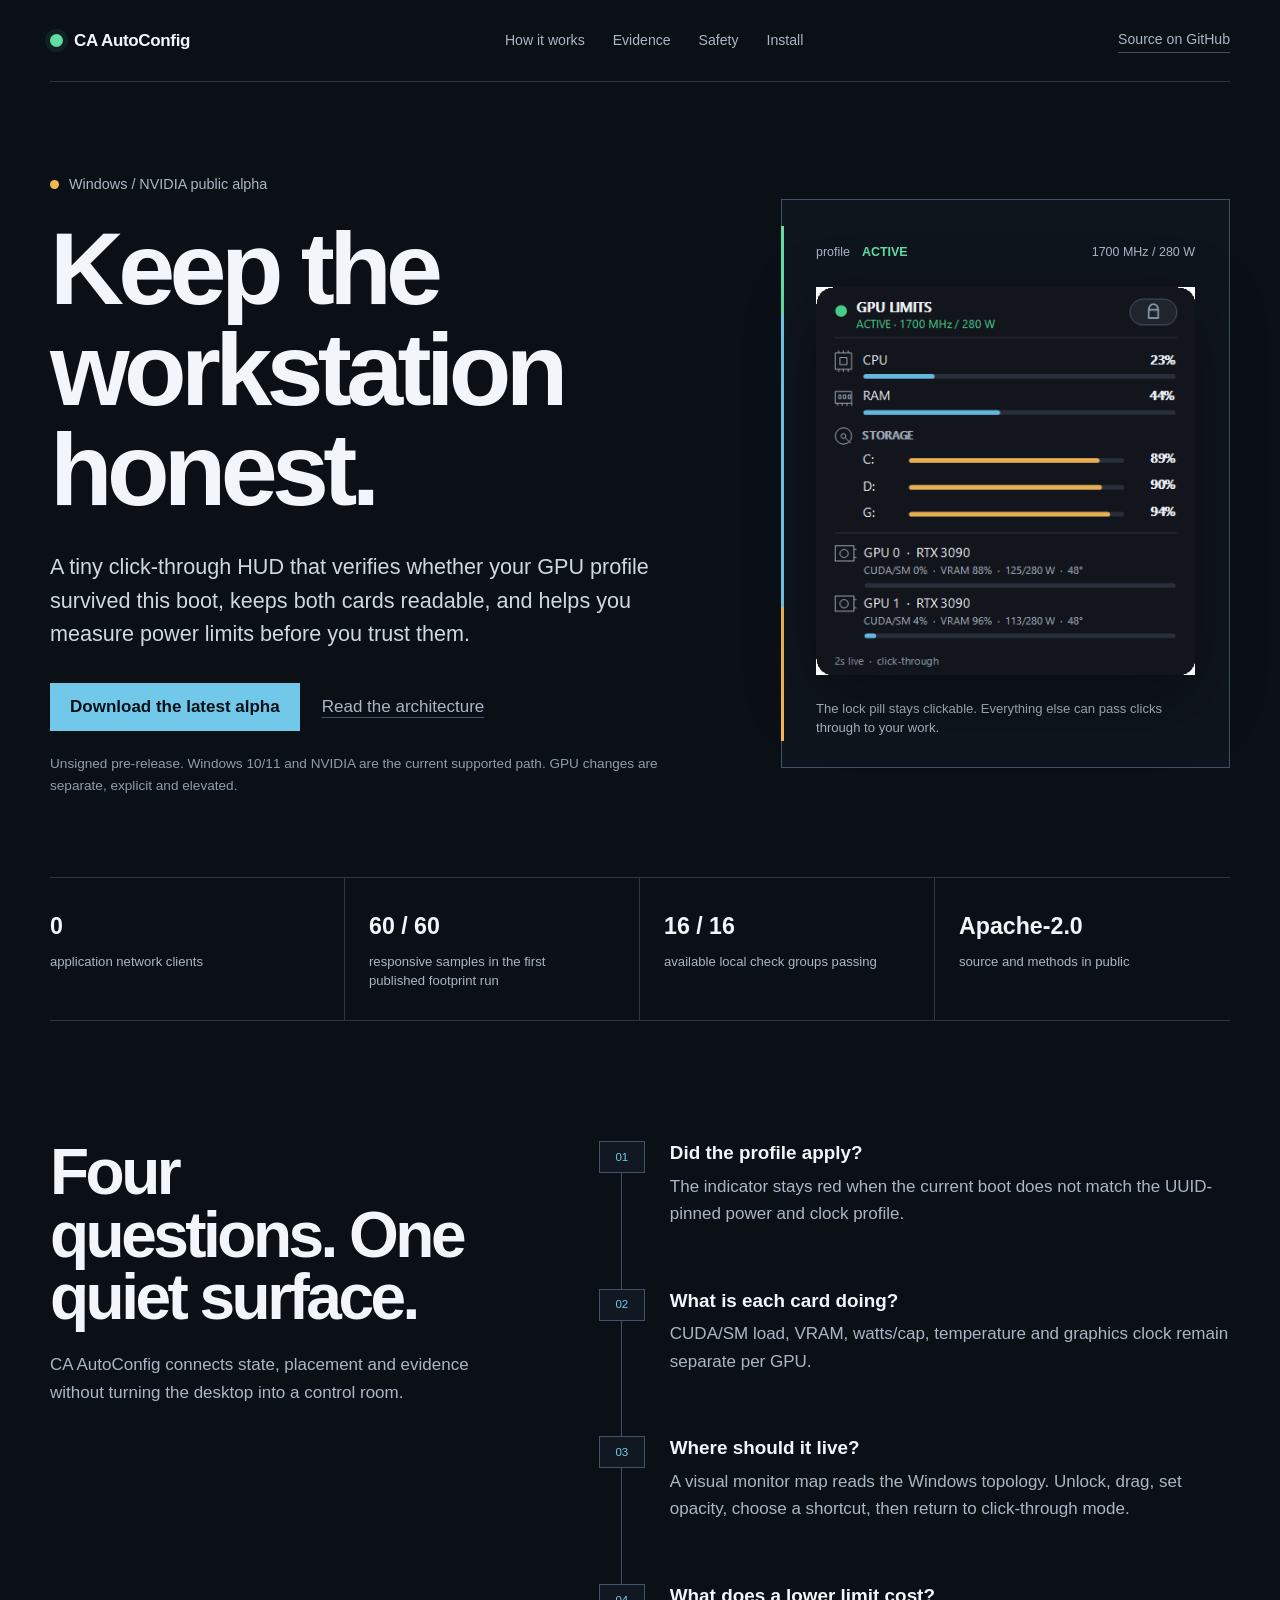
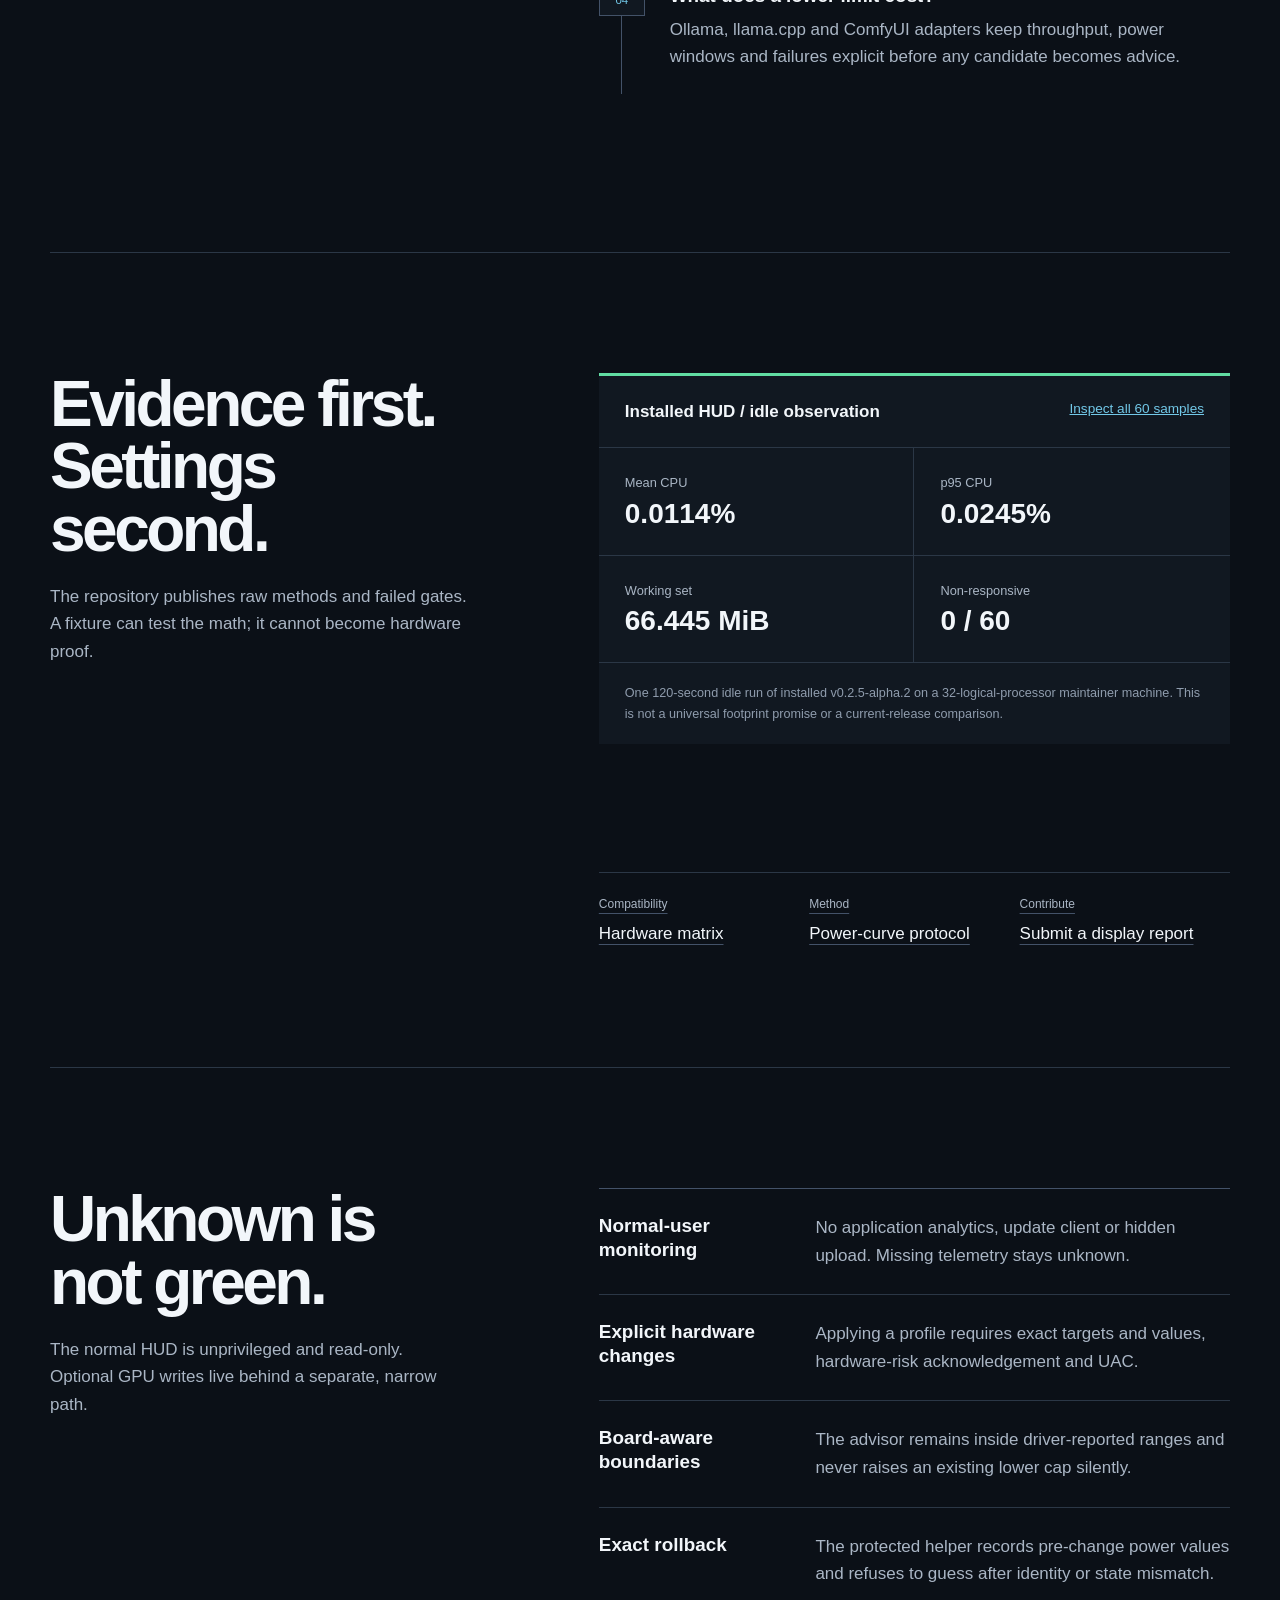
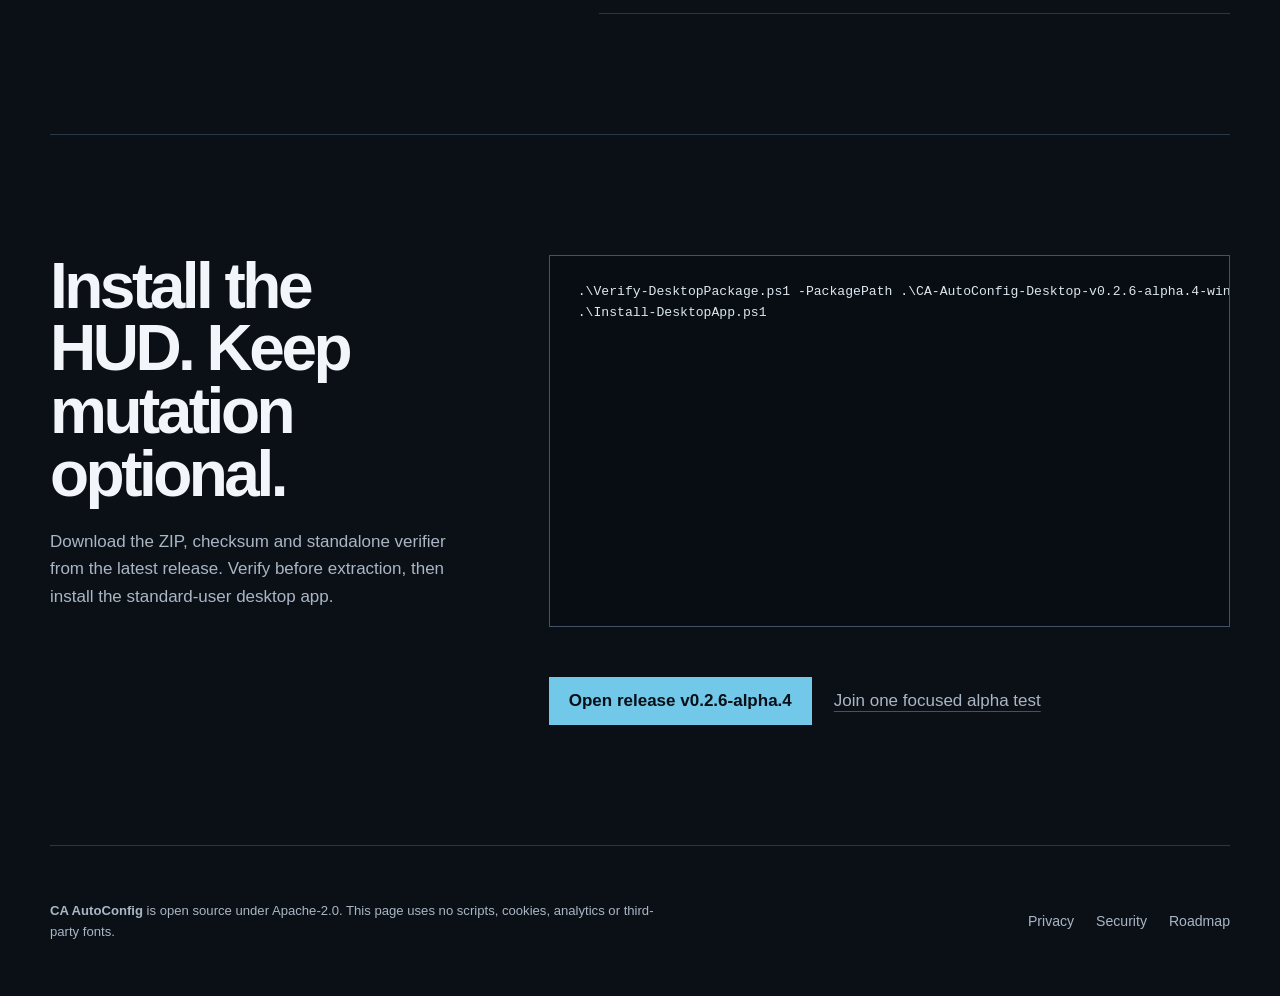
==== docs/index.html @ 902cb618 "feat: add evidence-first project homepage" ====
<!doctype html>
<html lang="en">
<head>
  <meta charset="utf-8">
  <meta name="viewport" content="width=device-width, initial-scale=1">
  <meta name="description" content="CA AutoConfig is a tiny click-through Windows HUD and evidence-gated NVIDIA power companion for local AI workstations.">
  <meta name="referrer" content="no-referrer">
  <meta name="theme-color" content="#111821">
  <meta http-equiv="Content-Security-Policy" content="default-src 'self'; img-src 'self' data:; style-src 'self'; base-uri 'none'; form-action 'none'; upgrade-insecure-requests">
  <link rel="canonical" href="https://alirezakeshmirisocial-coder.github.io/ca-autoconfig/">
  <meta property="og:type" content="website">
  <meta property="og:title" content="CA AutoConfig — keep the workstation honest">
  <meta property="og:description" content="A click-through Windows HUD that verifies NVIDIA limits and makes local-AI power evidence reproducible.">
  <meta property="og:url" content="https://alirezakeshmirisocial-coder.github.io/ca-autoconfig/">
  <meta property="og:image" content="https://alirezakeshmirisocial-coder.github.io/ca-autoconfig/assets/hud-alpha.png">
  <meta property="og:image:alt" content="CA AutoConfig HUD showing CPU, memory, storage and two RTX 3090 cards">
  <title>CA AutoConfig — Windows HUD for local AI</title>
  <link rel="stylesheet" href="site.css">
</head>
<body>
  <a class="skip-link" href="#main">Skip to content</a>

  <header class="site-header">
    <a class="brand" href="#top" aria-label="CA AutoConfig home">
      <span class="brand-mark" aria-hidden="true"></span>
      <span>CA AutoConfig</span>
    </a>
    <nav aria-label="Primary navigation">
      <a href="#how-it-works">How it works</a>
      <a href="#evidence">Evidence</a>
      <a href="#safety">Safety</a>
      <a href="#install">Install</a>
    </nav>
    <a class="source-link" href="https://github.com/alirezakeshmirisocial-coder/ca-autoconfig">Source on GitHub</a>
  </header>

  <main id="main">
    <section class="hero" id="top">
      <div class="hero-copy">
        <p class="release-state"><span aria-hidden="true"></span>Windows / NVIDIA public alpha</p>
        <h1>Keep the workstation honest.</h1>
        <p class="hero-lede">A tiny click-through HUD that verifies whether your GPU profile survived this boot, keeps both cards readable, and helps you measure power limits before you trust them.</p>
        <div class="hero-actions">
          <a class="primary-action" href="https://github.com/alirezakeshmirisocial-coder/ca-autoconfig/releases/tag/v0.2.6-alpha.4">Download the latest alpha</a>
          <a class="text-action" href="https://github.com/alirezakeshmirisocial-coder/ca-autoconfig/blob/main/docs/ARCHITECTURE.md">Read the architecture</a>
        </div>
        <p class="alpha-note">Unsigned pre-release. Windows 10/11 and NVIDIA are the current supported path. GPU changes are separate, explicit and elevated.</p>
      </div>

      <figure class="hud-stage">
        <div class="stage-status" aria-hidden="true">
          <span>profile</span><strong>ACTIVE</strong><span>1700 MHz / 280 W</span>
        </div>
        <img src="assets/hud-alpha.png" width="405" height="415" alt="CA AutoConfig HUD with a small lock control, CPU, RAM and storage bars, and telemetry for two RTX 3090 GPUs">
        <figcaption>The lock pill stays clickable. Everything else can pass clicks through to your work.</figcaption>
      </figure>
    </section>

    <section class="proof-strip" aria-label="Current product boundaries">
      <div><strong>0</strong><span>application network clients</span></div>
      <div><strong>60 / 60</strong><span>responsive samples in the first published footprint run</span></div>
      <div><strong>16 / 16</strong><span>available local check groups passing</span></div>
      <div><strong>Apache-2.0</strong><span>source and methods in public</span></div>
    </section>

    <section class="question-trace" id="how-it-works">
      <div class="section-intro">
        <h2>Four questions. One quiet surface.</h2>
        <p>CA AutoConfig connects state, placement and evidence without turning the desktop into a control room.</p>
      </div>
      <ol class="trace-list">
        <li>
          <span class="trace-index">01</span>
          <div><h3>Did the profile apply?</h3><p>The indicator stays red when the current boot does not match the UUID-pinned power and clock profile.</p></div>
        </li>
        <li>
          <span class="trace-index">02</span>
          <div><h3>What is each card doing?</h3><p>CUDA/SM load, VRAM, watts/cap, temperature and graphics clock remain separate per GPU.</p></div>
        </li>
        <li>
          <span class="trace-index">03</span>
          <div><h3>Where should it live?</h3><p>A visual monitor map reads the Windows topology. Unlock, drag, set opacity, choose a shortcut, then return to click-through mode.</p></div>
        </li>
        <li>
          <span class="trace-index">04</span>
          <div><h3>What does a lower limit cost?</h3><p>Ollama, llama.cpp and ComfyUI adapters keep throughput, power windows and failures explicit before any candidate becomes advice.</p></div>
        </li>
      </ol>
    </section>

    <section class="evidence-section" id="evidence">
      <div class="section-intro">
        <h2>Evidence first. Settings second.</h2>
        <p>The repository publishes raw methods and failed gates. A fixture can test the math; it cannot become hardware proof.</p>
      </div>
      <div class="measurement-ledger">
        <div class="ledger-heading">
          <p>Installed HUD / idle observation</p>
          <a href="https://github.com/alirezakeshmirisocial-coder/ca-autoconfig/blob/main/docs/evidence/hud-overhead-120s-2026-10-10.json">Inspect all 60 samples</a>
        </div>
        <dl>
          <div><dt>Mean CPU</dt><dd>0.0114%</dd></div>
          <div><dt>p95 CPU</dt><dd>0.0245%</dd></div>
          <div><dt>Working set</dt><dd>66.445 MiB</dd></div>
          <div><dt>Non-responsive</dt><dd>0 / 60</dd></div>
        </dl>
        <p class="evidence-caveat">One 120-second idle run of installed v0.2.5-alpha.2 on a 32-logical-processor maintainer machine. This is not a universal footprint promise or a current-release comparison.</p>
      </div>
      <div class="evidence-links">
        <a href="https://github.com/alirezakeshmirisocial-coder/ca-autoconfig/blob/main/docs/HARDWARE_MATRIX.md"><span>Compatibility</span>Hardware matrix</a>
        <a href="https://github.com/alirezakeshmirisocial-coder/ca-autoconfig/blob/main/benchmark/POWER_CURVE_METHOD.md"><span>Method</span>Power-curve protocol</a>
        <a href="https://github.com/alirezakeshmirisocial-coder/ca-autoconfig/issues/new?template=display-result.yml"><span>Contribute</span>Submit a display report</a>
      </div>
    </section>

    <section class="safety-section" id="safety">
      <div class="section-intro">
        <h2>Unknown is not green.</h2>
        <p>The normal HUD is unprivileged and read-only. Optional GPU writes live behind a separate, narrow path.</p>
      </div>
      <div class="safety-contract">
        <div><h3>Normal-user monitoring</h3><p>No application analytics, update client or hidden upload. Missing telemetry stays unknown.</p></div>
        <div><h3>Explicit hardware changes</h3><p>Applying a profile requires exact targets and values, hardware-risk acknowledgement and UAC.</p></div>
        <div><h3>Board-aware boundaries</h3><p>The advisor remains inside driver-reported ranges and never raises an existing lower cap silently.</p></div>
        <div><h3>Exact rollback</h3><p>The protected helper records pre-change power values and refuses to guess after identity or state mismatch.</p></div>
      </div>
    </section>

    <section class="install-section" id="install">
      <div>
        <h2>Install the HUD. Keep mutation optional.</h2>
        <p>Download the ZIP, checksum and standalone verifier from the latest release. Verify before extraction, then install the standard-user desktop app.</p>
      </div>
      <pre aria-label="PowerShell installation commands"><code>.\Verify-DesktopPackage.ps1 -PackagePath .\CA-AutoConfig-Desktop-v0.2.6-alpha.4-win-x64.zip -ExpectedVersion 0.2.6-alpha.4
.\Install-DesktopApp.ps1</code></pre>
      <div class="install-actions">
        <a class="primary-action" href="https://github.com/alirezakeshmirisocial-coder/ca-autoconfig/releases/tag/v0.2.6-alpha.4">Open release v0.2.6-alpha.4</a>
        <a class="text-action" href="https://github.com/alirezakeshmirisocial-coder/ca-autoconfig/discussions/9">Join one focused alpha test</a>
      </div>
    </section>
  </main>

  <footer>
    <p><strong>CA AutoConfig</strong> is open source under Apache-2.0. This page uses no scripts, cookies, analytics or third-party fonts.</p>
    <nav aria-label="Footer navigation">
      <a href="https://github.com/alirezakeshmirisocial-coder/ca-autoconfig/blob/main/PRIVACY.md">Privacy</a>
      <a href="https://github.com/alirezakeshmirisocial-coder/ca-autoconfig/blob/main/SECURITY.md">Security</a>
      <a href="https://github.com/alirezakeshmirisocial-coder/ca-autoconfig/blob/main/ROADMAP.md">Roadmap</a>
    </nav>
  </footer>
</body>
</html>
---- docs/site.css ----
:root {
  color-scheme: dark;
  --canvas: #0b1017;
  --surface: #111821;
  --surface-raised: #17202b;
  --line: #2b3746;
  --line-strong: #435268;
  --text: #f2f6fa;
  --muted: #aab6c5;
  --cyan: #72c8e8;
  --green: #61dda3;
  --amber: #f3b650;
  --red: #ff737f;
  --page: 1180px;
}

* { box-sizing: border-box; }

html {
  scroll-behavior: smooth;
  background: var(--canvas);
}

body {
  margin: 0;
  background: var(--canvas);
  color: var(--text);
  font-family: Aptos, "Segoe UI Variable Text", "Segoe UI", sans-serif;
  font-size: 17px;
  line-height: 1.62;
}

a { color: inherit; }

a:focus-visible {
  outline: 3px solid var(--amber);
  outline-offset: 4px;
  border-radius: 3px;
}

.skip-link {
  position: absolute;
  left: 18px;
  top: -80px;
  z-index: 20;
  padding: 10px 14px;
  background: var(--text);
  color: var(--canvas);
}

.skip-link:focus { top: 14px; }

.site-header,
main,
footer {
  width: min(calc(100% - 40px), var(--page));
  margin-inline: auto;
}

.site-header {
  min-height: 82px;
  display: grid;
  grid-template-columns: auto 1fr auto;
  align-items: center;
  gap: 34px;
  border-bottom: 1px solid var(--line);
}

.brand {
  display: inline-flex;
  align-items: center;
  gap: 11px;
  text-decoration: none;
  font-family: Bahnschrift, "Aptos Display", "Segoe UI", sans-serif;
  font-weight: 650;
  letter-spacing: -0.02em;
}

.brand-mark {
  width: 13px;
  height: 13px;
  border-radius: 50%;
  background: var(--green);
  box-shadow: 0 0 0 5px rgba(97, 221, 163, 0.08);
}

.site-header nav {
  display: flex;
  justify-content: center;
  gap: 28px;
}

.site-header nav a,
.source-link,
footer a {
  color: var(--muted);
  text-decoration: none;
  font-size: 0.88rem;
}

.site-header nav a:hover,
.source-link:hover,
footer a:hover,
.text-action:hover { color: var(--text); }

.source-link {
  padding-bottom: 2px;
  border-bottom: 1px solid var(--line-strong);
}

.hero {
  min-height: 700px;
  display: grid;
  grid-template-columns: minmax(0, 1.05fr) minmax(380px, 0.75fr);
  gap: clamp(50px, 8vw, 116px);
  align-items: center;
  padding: 88px 0 80px;
}

.release-state {
  display: inline-flex;
  align-items: center;
  gap: 10px;
  margin: 0 0 23px;
  color: var(--muted);
  font-size: 0.9rem;
}

.release-state span {
  width: 9px;
  height: 9px;
  border-radius: 50%;
  background: var(--amber);
}

h1,
h2,
h3,
p { margin-top: 0; }

h1,
h2 {
  font-family: Bahnschrift, "Aptos Display", "Segoe UI", sans-serif;
  font-weight: 600;
  letter-spacing: -0.055em;
  line-height: 0.98;
}

h1 {
  max-width: 690px;
  margin-bottom: 30px;
  font-size: clamp(4rem, 8vw, 7.8rem);
}

h2 {
  margin-bottom: 22px;
  font-size: clamp(2.5rem, 5vw, 4.4rem);
}

h3 {
  margin-bottom: 8px;
  font-size: 1.18rem;
  line-height: 1.25;
}

.hero-lede {
  max-width: 660px;
  margin-bottom: 32px;
  color: #ced7e2;
  font-size: clamp(1.12rem, 2vw, 1.35rem);
  line-height: 1.55;
}

.hero-actions,
.install-actions {
  display: flex;
  flex-wrap: wrap;
  align-items: center;
  gap: 22px;
}

.primary-action {
  display: inline-flex;
  align-items: center;
  min-height: 48px;
  padding: 0 19px;
  border: 1px solid var(--cyan);
  background: var(--cyan);
  color: #071018;
  text-decoration: none;
  font-weight: 700;
}

.primary-action:hover { background: #96dbf2; }

.text-action {
  color: var(--muted);
  text-underline-offset: 5px;
  text-decoration-color: var(--line-strong);
}

.alpha-note {
  max-width: 650px;
  margin: 22px 0 0;
  color: #8f9cad;
  font-size: 0.85rem;
}

.hud-stage {
  position: relative;
  margin: 0;
  padding: 42px 34px 30px;
  border: 1px solid var(--line-strong);
  background: #0f151d;
}

.hud-stage::before {
  content: "";
  position: absolute;
  left: -1px;
  top: 26px;
  bottom: 26px;
  width: 3px;
  background: linear-gradient(to bottom, var(--green) 0 17%, var(--cyan) 17% 74%, var(--amber) 74% 100%);
}

.stage-status {
  display: grid;
  grid-template-columns: auto auto 1fr;
  gap: 12px;
  align-items: baseline;
  margin-bottom: 25px;
  color: var(--muted);
  font-size: 0.78rem;
}

.stage-status strong { color: var(--green); }
.stage-status span:last-child { text-align: right; }

.hud-stage img {
  display: block;
  width: min(100%, 405px);
  height: auto;
  margin: 0 auto;
  filter: drop-shadow(0 22px 34px rgba(0, 0, 0, 0.35));
}

.hud-stage figcaption {
  max-width: 420px;
  margin: 24px auto 0;
  color: var(--muted);
  font-size: 0.82rem;
  line-height: 1.45;
}

.proof-strip {
  display: grid;
  grid-template-columns: repeat(4, 1fr);
  border-top: 1px solid var(--line);
  border-bottom: 1px solid var(--line);
}

.proof-strip div {
  min-height: 142px;
  padding: 30px 24px;
  border-right: 1px solid var(--line);
}

.proof-strip div:first-child { padding-left: 0; }
.proof-strip div:last-child { border-right: 0; }

.proof-strip strong,
.proof-strip span { display: block; }

.proof-strip strong {
  font-family: Bahnschrift, "Aptos Display", sans-serif;
  font-size: 1.45rem;
  font-weight: 650;
}

.proof-strip span {
  max-width: 220px;
  margin-top: 8px;
  color: var(--muted);
  font-size: 0.82rem;
  line-height: 1.4;
}

.question-trace,
.evidence-section,
.safety-section,
.install-section {
  padding: 120px 0;
  border-bottom: 1px solid var(--line);
}

.question-trace,
.evidence-section,
.safety-section {
  display: grid;
  grid-template-columns: minmax(280px, 0.8fr) minmax(0, 1.2fr);
  gap: clamp(60px, 10vw, 150px);
}

.section-intro p {
  max-width: 530px;
  color: var(--muted);
}

.trace-list {
  position: relative;
  margin: 0;
  padding: 0;
  list-style: none;
}

.trace-list::before {
  content: "";
  position: absolute;
  left: 22px;
  top: 22px;
  bottom: 38px;
  width: 1px;
  background: var(--line-strong);
}

.trace-list li {
  position: relative;
  display: grid;
  grid-template-columns: 46px 1fr;
  gap: 25px;
  padding: 0 0 44px;
}

.trace-index {
  position: relative;
  z-index: 1;
  display: grid;
  place-items: center;
  width: 46px;
  height: 32px;
  border: 1px solid var(--line-strong);
  background: var(--surface);
  color: var(--cyan);
  font-family: Bahnschrift, "Aptos Display", sans-serif;
  font-size: 0.72rem;
}

.trace-list p,
.safety-contract p { color: var(--muted); }

.measurement-ledger {
  border-top: 3px solid var(--green);
  background: var(--surface);
}

.ledger-heading {
  display: flex;
  justify-content: space-between;
  gap: 30px;
  padding: 22px 26px;
  border-bottom: 1px solid var(--line);
}

.ledger-heading p { margin: 0; font-weight: 700; }
.ledger-heading a { color: var(--cyan); font-size: 0.85rem; }

.measurement-ledger dl {
  display: grid;
  grid-template-columns: repeat(2, 1fr);
  margin: 0;
}

.measurement-ledger dl div {
  padding: 25px 26px;
  border-right: 1px solid var(--line);
  border-bottom: 1px solid var(--line);
}

.measurement-ledger dl div:nth-child(even) { border-right: 0; }
.measurement-ledger dt { color: var(--muted); font-size: 0.8rem; }
.measurement-ledger dd { margin: 5px 0 0; font: 650 1.75rem/1.1 Bahnschrift, "Aptos Display", sans-serif; }

.evidence-caveat {
  margin: 0;
  padding: 20px 26px;
  color: #8f9cad;
  font-size: 0.79rem;
}

.evidence-links {
  grid-column: 2;
  display: grid;
  grid-template-columns: repeat(3, 1fr);
  border-top: 1px solid var(--line);
}

.evidence-links a {
  padding: 22px 16px 0 0;
  color: var(--text);
  text-decoration-color: var(--line-strong);
  text-underline-offset: 5px;
}

.evidence-links span {
  display: block;
  margin-bottom: 5px;
  color: var(--muted);
  font-size: 0.75rem;
}

.safety-contract {
  border-top: 1px solid var(--line-strong);
}

.safety-contract div {
  display: grid;
  grid-template-columns: minmax(180px, 0.45fr) 1fr;
  gap: 30px;
  padding: 25px 0;
  border-bottom: 1px solid var(--line);
}

.safety-contract p { margin: 0; }

.install-section {
  display: grid;
  grid-template-columns: 0.75fr 1.25fr;
  gap: 50px 90px;
}

.install-section > div:first-child p { color: var(--muted); }

pre {
  margin: 0;
  padding: 25px 28px;
  overflow-x: auto;
  border: 1px solid var(--line-strong);
  background: #080d13;
  color: #dce6ef;
  font: 0.82rem/1.65 "Cascadia Mono", Consolas, monospace;
}

.install-actions { grid-column: 2; }

footer {
  min-height: 150px;
  display: flex;
  justify-content: space-between;
  align-items: center;
  gap: 30px;
  color: var(--muted);
  font-size: 0.82rem;
}

footer p { max-width: 620px; margin: 0; }
footer nav { display: flex; gap: 22px; }

@media (max-width: 900px) {
  .site-header { grid-template-columns: 1fr auto; }
  .site-header nav { display: none; }
  .hero { grid-template-columns: 1fr; padding-top: 70px; }
  .hud-stage { max-width: 540px; }
  .proof-strip { grid-template-columns: repeat(2, 1fr); }
  .proof-strip div:nth-child(2) { border-right: 0; }
  .proof-strip div:nth-child(-n+2) { border-bottom: 1px solid var(--line); }
  .proof-strip div:nth-child(3) { padding-left: 0; }
  .question-trace,
  .evidence-section,
  .safety-section,
  .install-section { grid-template-columns: 1fr; gap: 50px; }
  .evidence-links,
  .install-actions { grid-column: 1; }
}

@media (max-width: 580px) {
  body { font-size: 16px; }
  .site-header,
  main,
  footer { width: min(calc(100% - 28px), var(--page)); }
  .site-header { gap: 15px; }
  .source-link { font-size: 0.78rem; }
  h1 { font-size: clamp(3.2rem, 15vw, 4.3rem); }
  .hero { min-height: 0; padding: 55px 0 65px; }
  .hud-stage { padding: 30px 18px 24px; }
  .stage-status { grid-template-columns: auto 1fr; }
  .stage-status span:last-child { grid-column: 1 / -1; text-align: left; }
  .proof-strip { grid-template-columns: 1fr; }
  .proof-strip div,
  .proof-strip div:nth-child(2) { min-height: 0; padding: 22px 0; border-right: 0; border-bottom: 1px solid var(--line); }
  .question-trace,
  .evidence-section,
  .safety-section,
  .install-section { padding: 82px 0; }
  .measurement-ledger dl,
  .evidence-links { grid-template-columns: 1fr; }
  .measurement-ledger dl div { border-right: 0; }
  .evidence-links a { padding-top: 18px; }
  .safety-contract div { grid-template-columns: 1fr; gap: 6px; }
  .install-actions,
  .hero-actions { align-items: flex-start; flex-direction: column; }
  footer { align-items: flex-start; flex-direction: column; padding: 42px 0; }
}

@media (prefers-reduced-motion: reduce) {
  html { scroll-behavior: auto; }
}
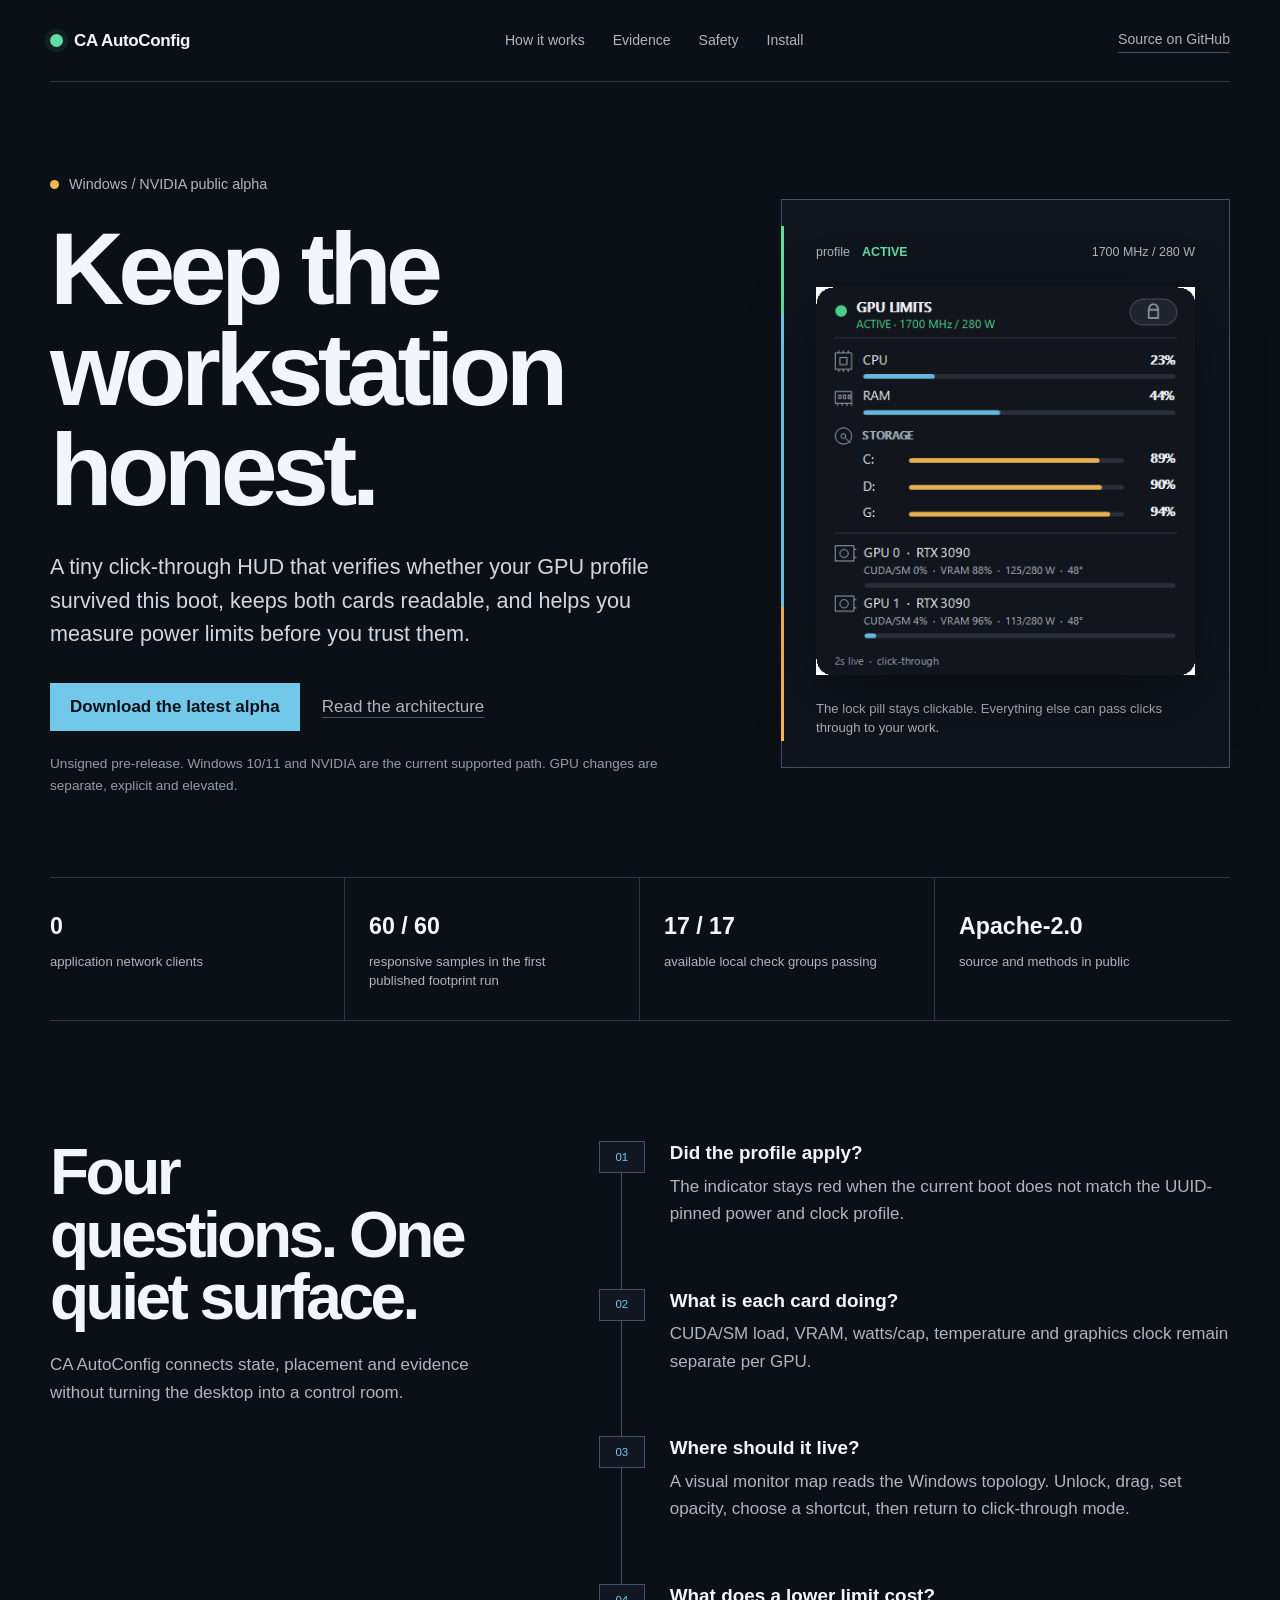
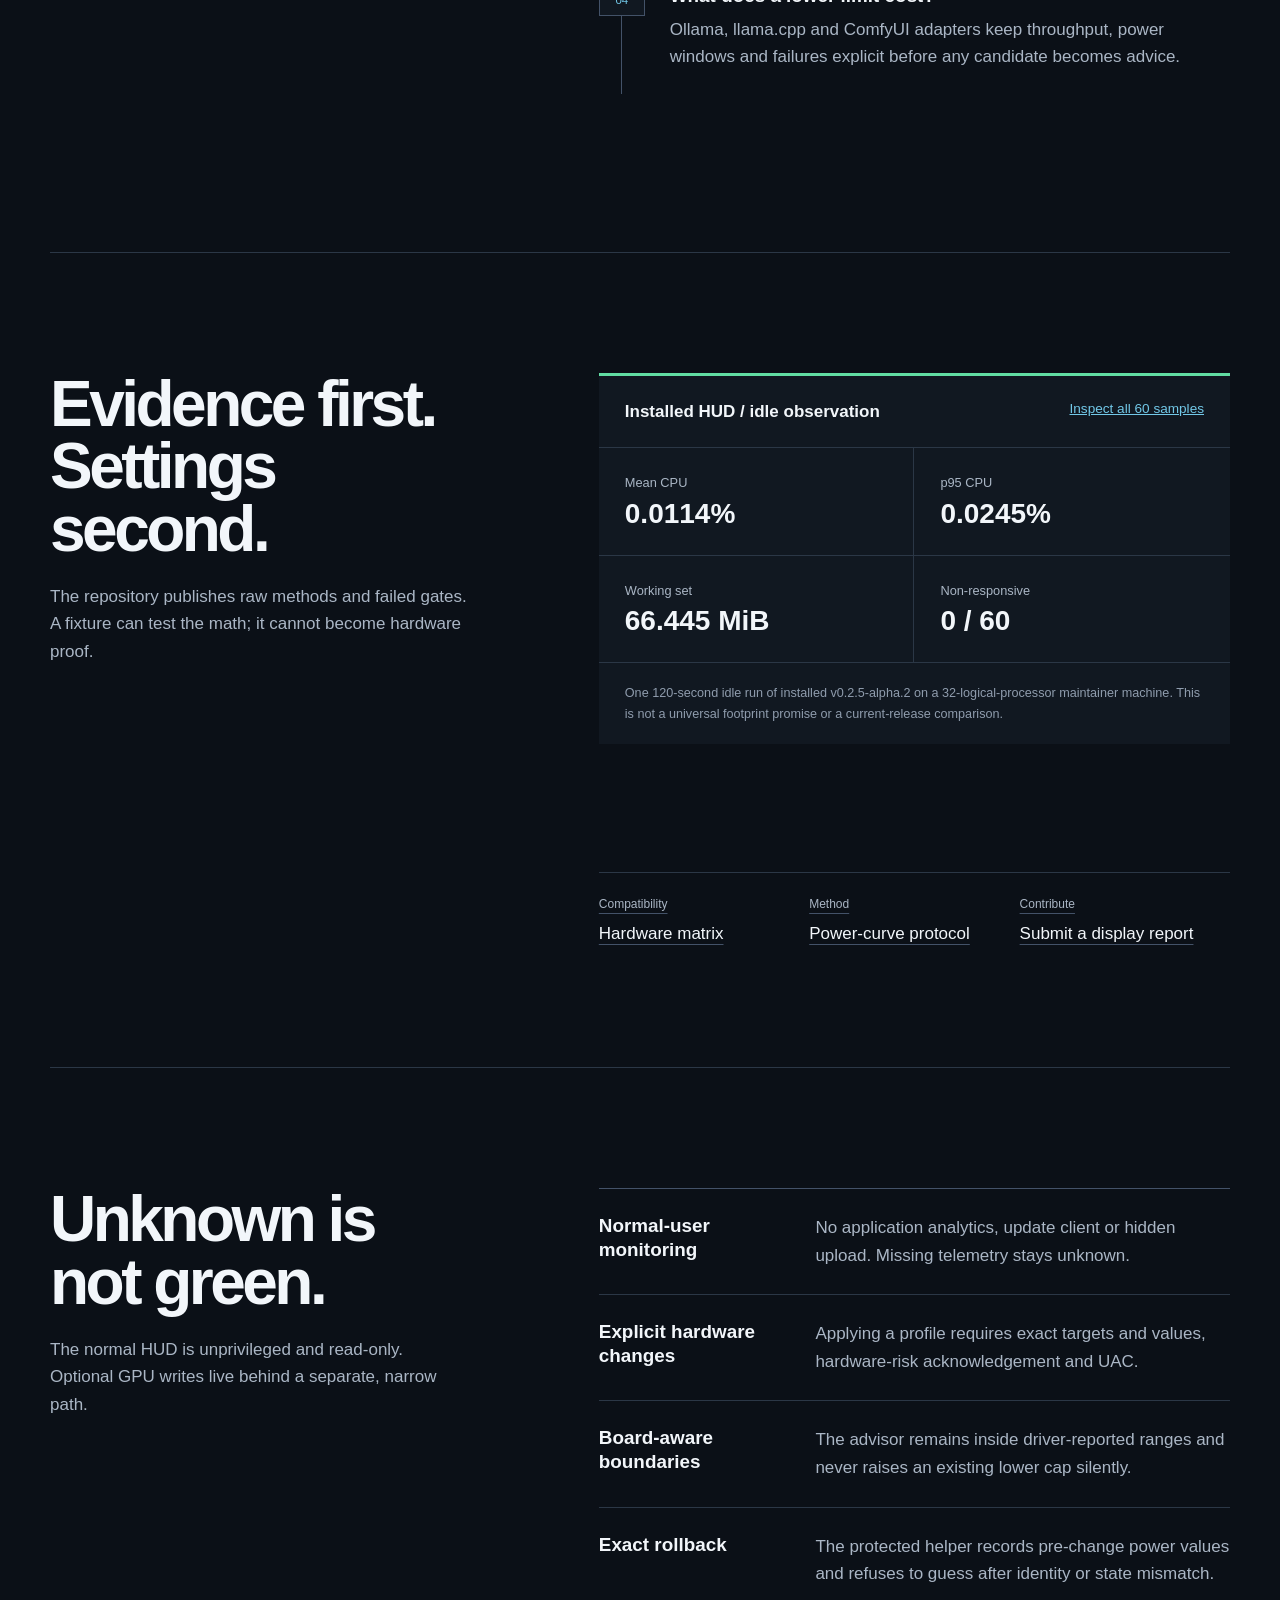
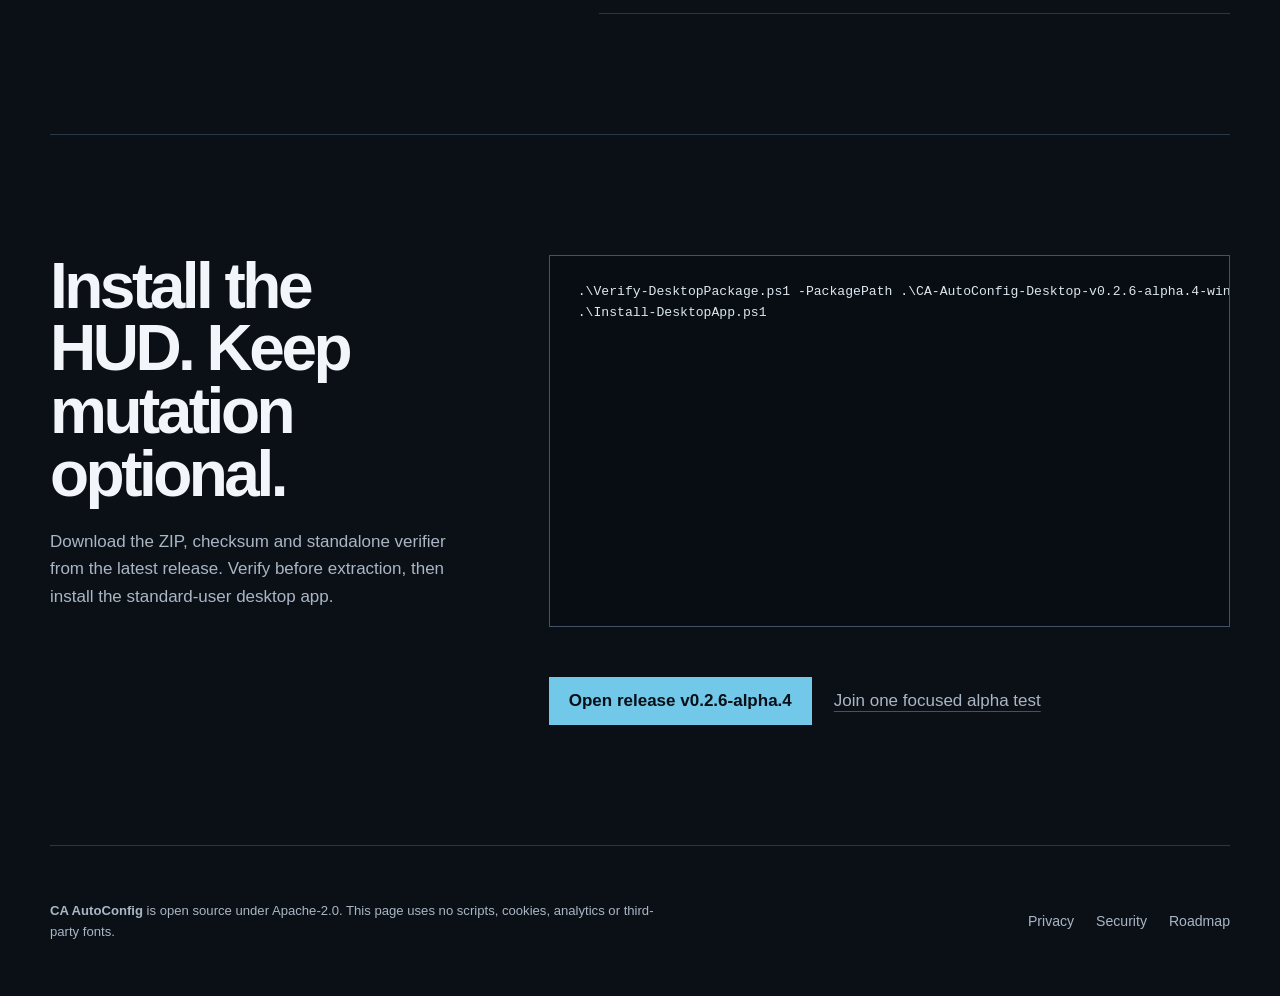
==== commit 7f77e847: "docs: add verified two-minute quick start" ====
--- a/docs/index.html
+++ b/docs/index.html
@@ -59,7 +59,7 @@
     <section class="proof-strip" aria-label="Current product boundaries">
       <div><strong>0</strong><span>application network clients</span></div>
       <div><strong>60 / 60</strong><span>responsive samples in the first published footprint run</span></div>
-      <div><strong>16 / 16</strong><span>available local check groups passing</span></div>
+      <div><strong>17 / 17</strong><span>available local check groups passing</span></div>
       <div><strong>Apache-2.0</strong><span>source and methods in public</span></div>
     </section>
 
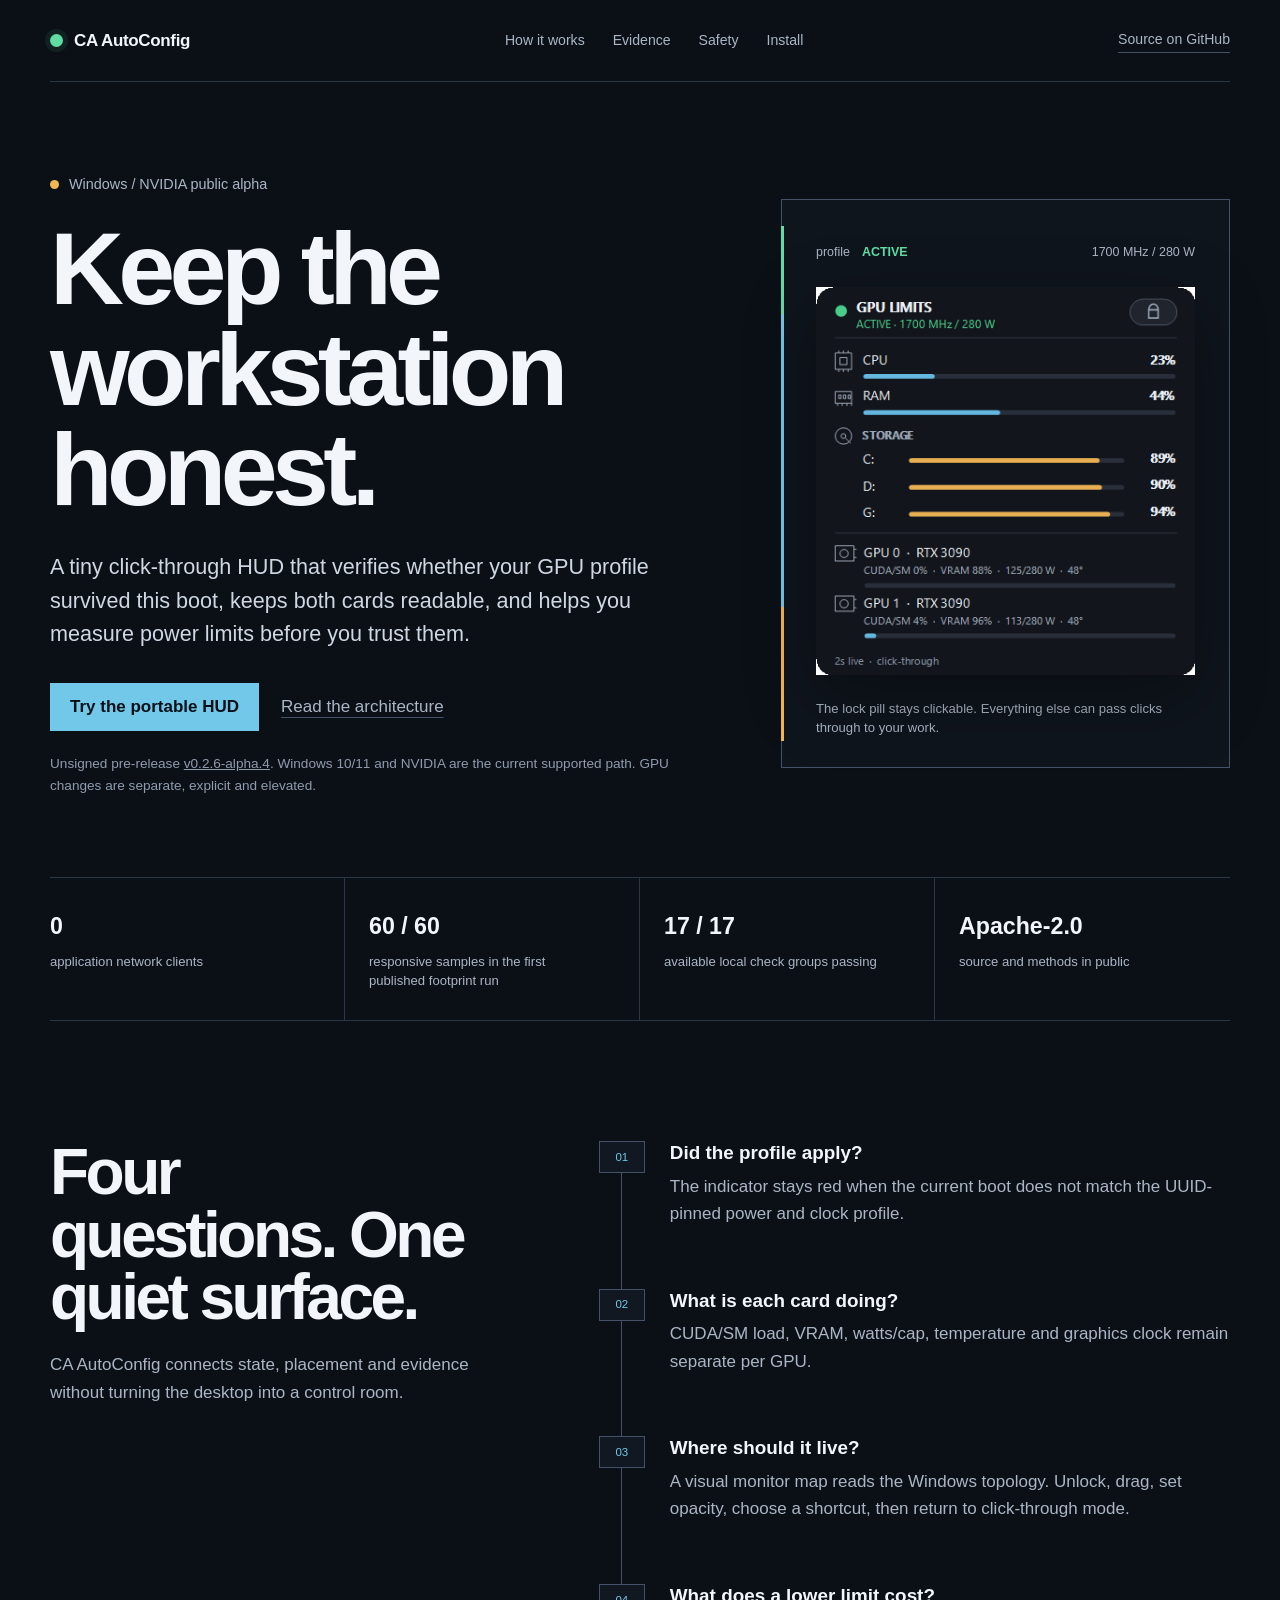
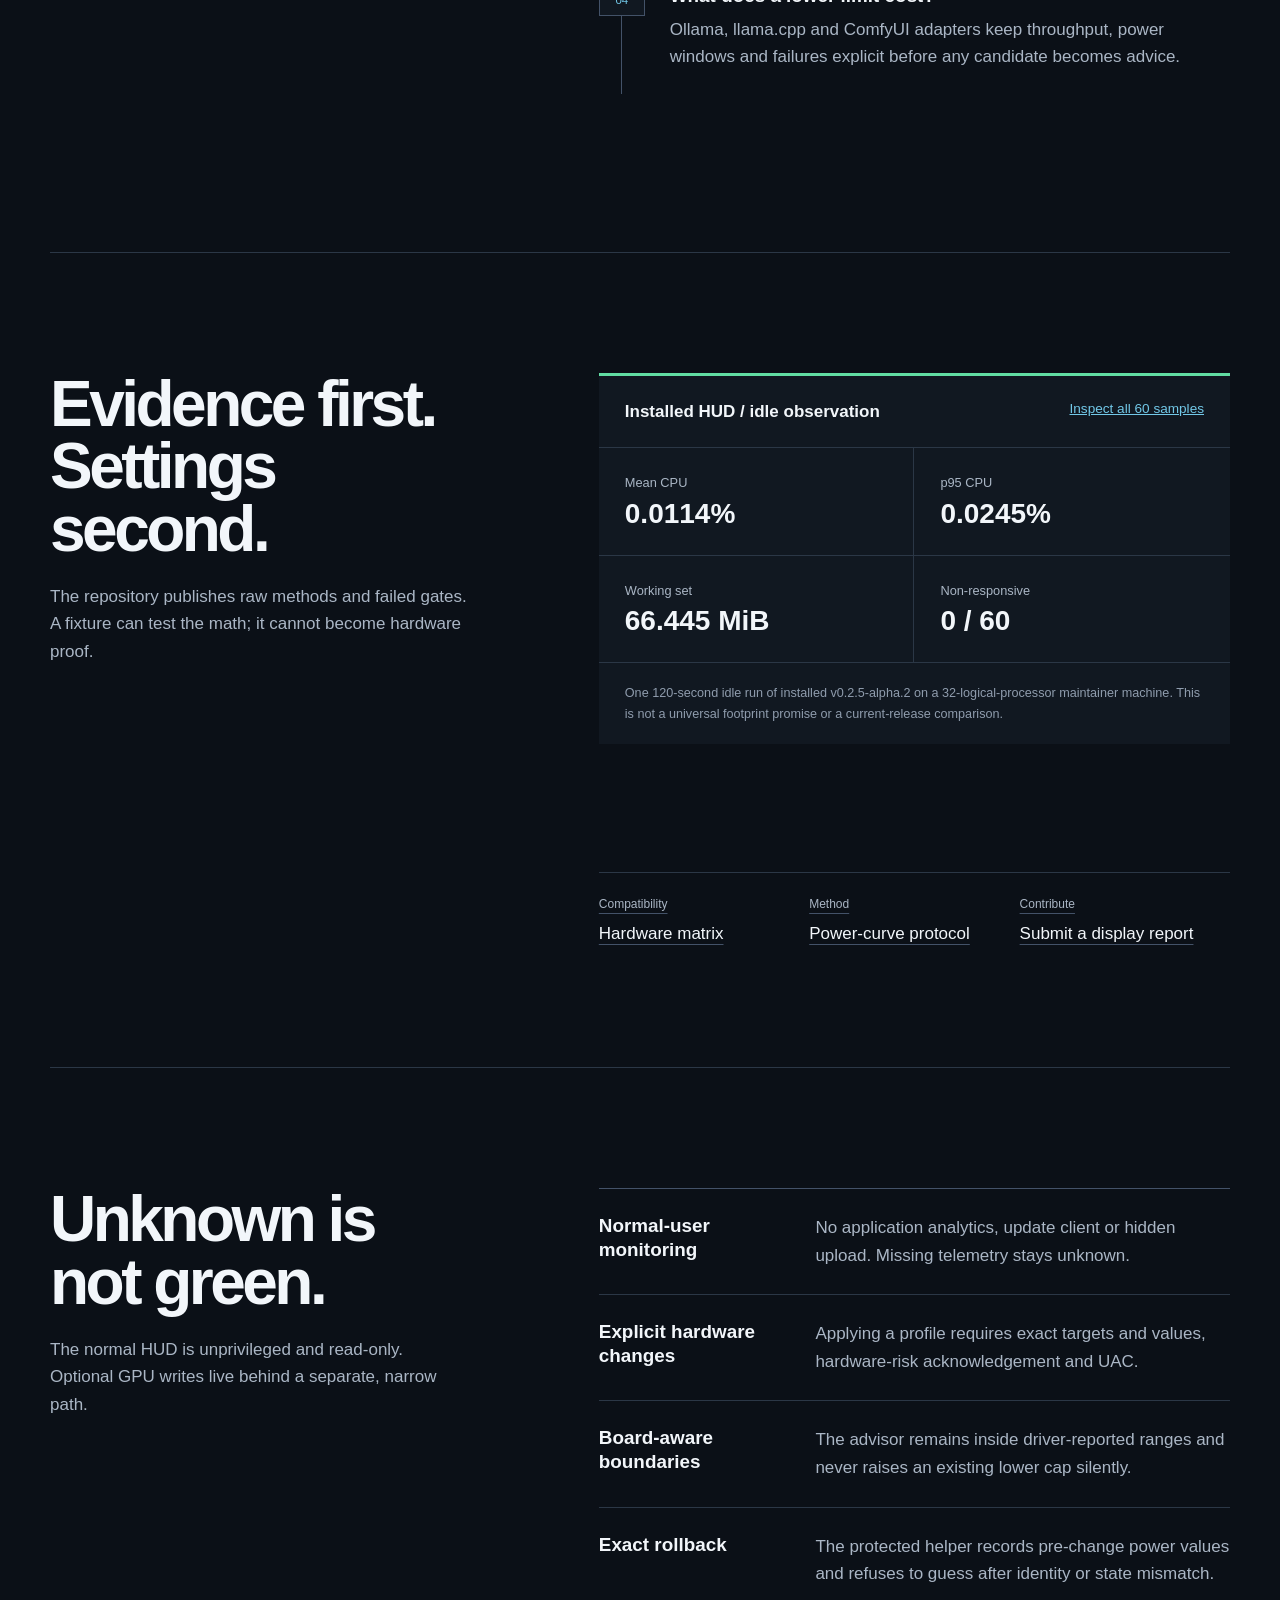
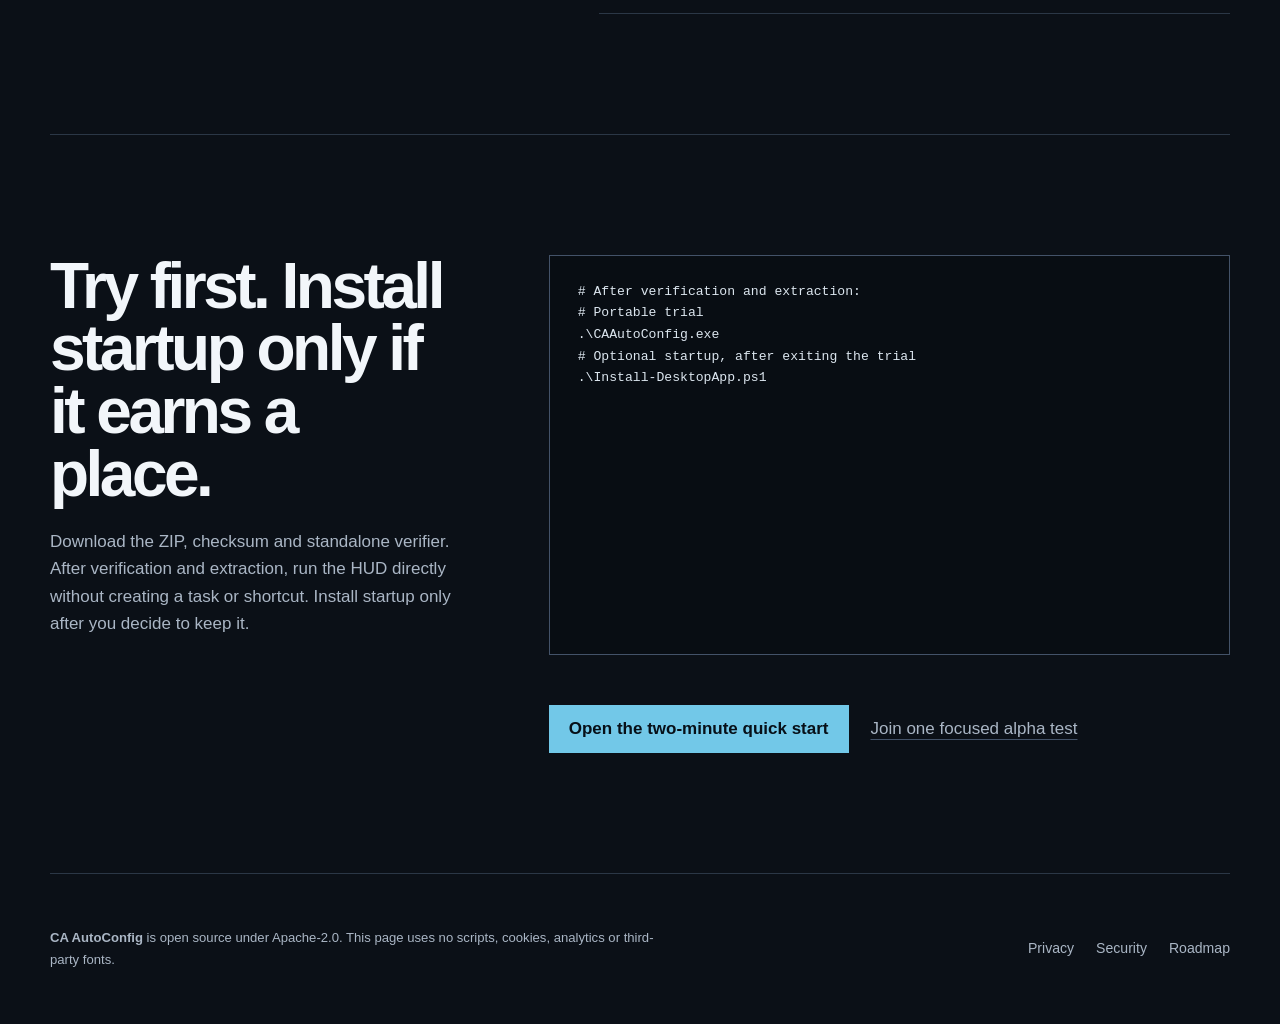
==== commit d843dfca: "docs: lead homepage with portable trial" ====
--- a/docs/index.html
+++ b/docs/index.html
@@ -12,8 +12,10 @@
   <meta property="og:title" content="CA AutoConfig — keep the workstation honest">
   <meta property="og:description" content="A click-through Windows HUD that verifies NVIDIA limits and makes local-AI power evidence reproducible.">
   <meta property="og:url" content="https://alirezakeshmirisocial-coder.github.io/ca-autoconfig/">
-  <meta property="og:image" content="https://alirezakeshmirisocial-coder.github.io/ca-autoconfig/assets/hud-alpha.png">
-  <meta property="og:image:alt" content="CA AutoConfig HUD showing CPU, memory, storage and two RTX 3090 cards">
+  <meta property="og:image" content="https://alirezakeshmirisocial-coder.github.io/ca-autoconfig/assets/social-preview.png">
+  <meta property="og:image:width" content="1280">
+  <meta property="og:image:height" content="640">
+  <meta property="og:image:alt" content="CA AutoConfig workstation panel with a real HUD and the words Keep the workstation honest">
   <title>CA AutoConfig — Windows HUD for local AI</title>
   <link rel="stylesheet" href="site.css">
 </head>
@@ -41,10 +43,10 @@
         <h1>Keep the workstation honest.</h1>
         <p class="hero-lede">A tiny click-through HUD that verifies whether your GPU profile survived this boot, keeps both cards readable, and helps you measure power limits before you trust them.</p>
         <div class="hero-actions">
-          <a class="primary-action" href="https://github.com/alirezakeshmirisocial-coder/ca-autoconfig/releases/tag/v0.2.6-alpha.4">Download the latest alpha</a>
+          <a class="primary-action" href="https://github.com/alirezakeshmirisocial-coder/ca-autoconfig/blob/main/docs/QUICKSTART.md">Try the portable HUD</a>
           <a class="text-action" href="https://github.com/alirezakeshmirisocial-coder/ca-autoconfig/blob/main/docs/ARCHITECTURE.md">Read the architecture</a>
         </div>
-        <p class="alpha-note">Unsigned pre-release. Windows 10/11 and NVIDIA are the current supported path. GPU changes are separate, explicit and elevated.</p>
+        <p class="alpha-note">Unsigned pre-release <a href="https://github.com/alirezakeshmirisocial-coder/ca-autoconfig/releases/tag/v0.2.6-alpha.4">v0.2.6-alpha.4</a>. Windows 10/11 and NVIDIA are the current supported path. GPU changes are separate, explicit and elevated.</p>
       </div>
 
       <figure class="hud-stage">
@@ -128,13 +130,16 @@
 
     <section class="install-section" id="install">
       <div>
-        <h2>Install the HUD. Keep mutation optional.</h2>
-        <p>Download the ZIP, checksum and standalone verifier from the latest release. Verify before extraction, then install the standard-user desktop app.</p>
+        <h2>Try first. Install startup only if it earns a place.</h2>
+        <p>Download the ZIP, checksum and standalone verifier. After verification and extraction, run the HUD directly without creating a task or shortcut. Install startup only after you decide to keep it.</p>
       </div>
-      <pre aria-label="PowerShell installation commands"><code>.\Verify-DesktopPackage.ps1 -PackagePath .\CA-AutoConfig-Desktop-v0.2.6-alpha.4-win-x64.zip -ExpectedVersion 0.2.6-alpha.4
+      <pre aria-label="Portable trial and optional startup commands"><code># After verification and extraction:
+# Portable trial
+.\CAAutoConfig.exe
+# Optional startup, after exiting the trial
 .\Install-DesktopApp.ps1</code></pre>
       <div class="install-actions">
-        <a class="primary-action" href="https://github.com/alirezakeshmirisocial-coder/ca-autoconfig/releases/tag/v0.2.6-alpha.4">Open release v0.2.6-alpha.4</a>
+        <a class="primary-action" href="https://github.com/alirezakeshmirisocial-coder/ca-autoconfig/blob/main/docs/QUICKSTART.md">Open the two-minute quick start</a>
         <a class="text-action" href="https://github.com/alirezakeshmirisocial-coder/ca-autoconfig/discussions/9">Join one focused alpha test</a>
       </div>
     </section>
